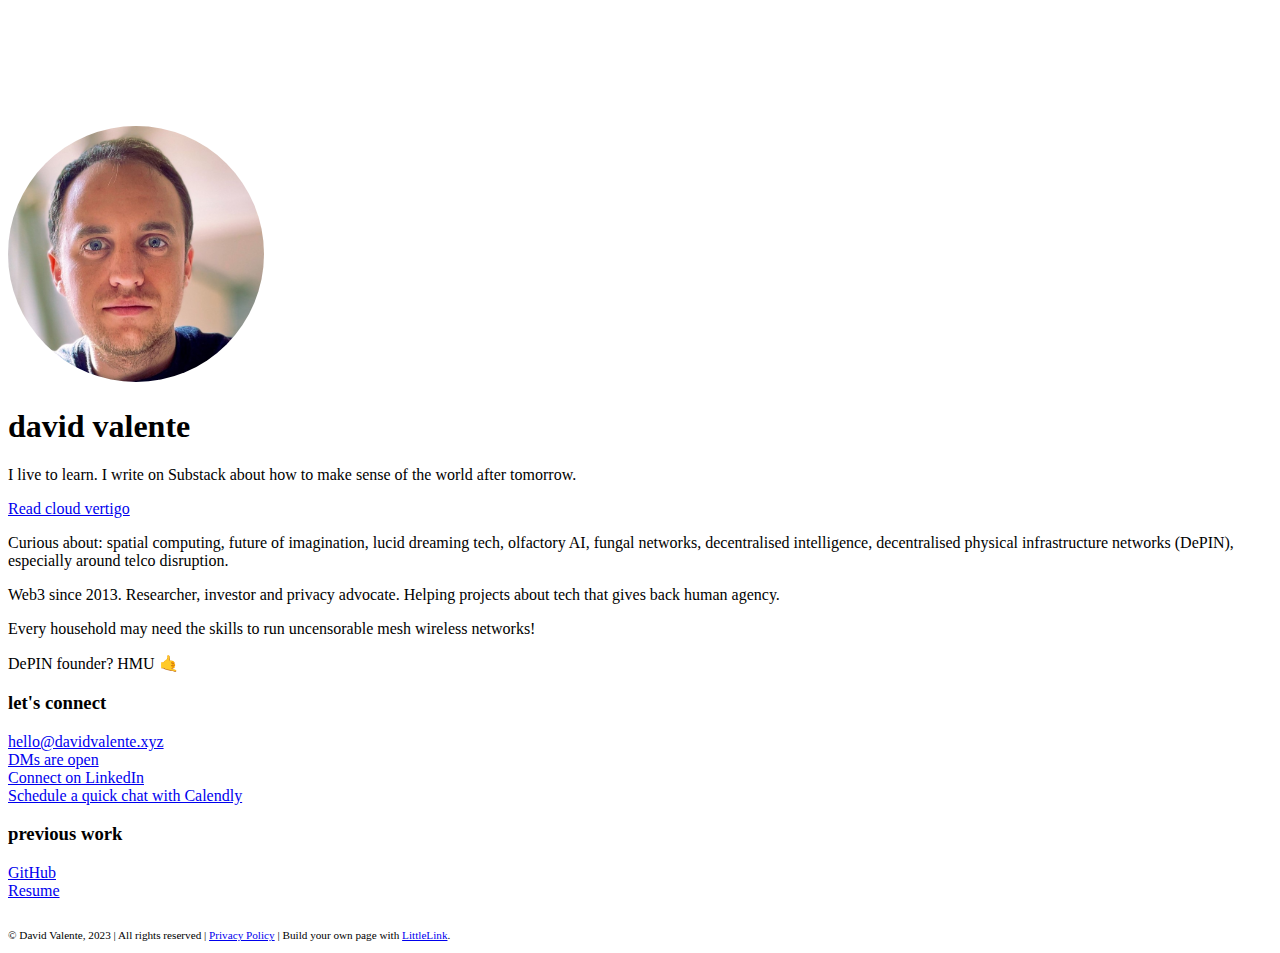
==== index.html @ b3d1ef95 "Change profile text" ====
<!DOCTYPE html>
<html lang="en">
  

<head prefix="og: http://ogp.me/ns# profile: http://ogp.me/ns/profile#">

  <!-- Page Information
  –––––––––––––––––––––––––––––––––––––––––––––––––– -->
  <meta charset="utf-8">
  <title>David Valente</title>
  <meta name="description" content="David Valente. Web3 analyst. Writer of cloud Vertigo on Substack. Decentralized connectivity investor">
  <meta name="author" content="David Valente">

  <meta property="og:title" content="David Valente" />
  <meta property="og:url" content="https://www.davidvalente.xyz" />
  <meta property="og:description" content="Web3 analyst. I write weekly on Substack about decentralized connectivity" />
  <meta property="og:type" content="profile">

  <!-- Cloud Vertigo substack image -->
  <meta property="og:image" content="images/subscribe-card.jpg" />
  
  <meta property="profile:first_name" content="David">
  <meta property="profile:last_name" content="Valente">
  <meta property="profile:gender" content="male">

  <!-- Mobile Specific Metas
  –––––––––––––––––––––––––––––––––––––––––––––––––– -->
  <meta name="viewport" content="width=device-width, initial-scale=1">


  <!-- CSS
  –––––––––––––––––––––––––––––––––––––––––––––––––– -->
  <link rel="stylesheet" href="css/normalize.css">

    <!-- Themes:
            Auto:   css/skeleton-auto.css
            Light:  css/skeleton-light.css
            Dark:   css/skeleton-dark.css
     -->
    <link rel="stylesheet" href="css/skeleton-dark.css">

    <!-- Brand Styles -->
    <link rel="stylesheet" href="css/brands.css">

    <!-- Custom Styles -->
    <link rel="stylesheet" href="css/custom.css">

  <!-- Favicon
  –––––––––––––––––––––––––––––––––––––––––––––––––– -->
  <link rel="icon" href="data:image/svg+xml,<svg xmlns=%22http://www.w3.org/2000/svg%22 viewBox=%220 0 100 100%22><text y=%22.9em%22 font-size=%2290%22>🎯</text></svg>">

  <!-- Mixpanel -->
  <script type="text/javascript">
  (function(f,b){if(!b.__SV){var e,g,i,h;window.mixpanel=b;b._i=[];b.init=function(e,f,c){function g(a,d){var b=d.split(".");2==b.length&&(a=a[b[0]],d=b[1]);a[d]=function(){a.push([d].concat(Array.prototype.slice.call(arguments,0)))}}var a=b;"undefined"!==typeof c?a=b[c]=[]:c="mixpanel";a.people=a.people||[];a.toString=function(a){var d="mixpanel";"mixpanel"!==c&&(d+="."+c);a||(d+=" (stub)");return d};a.people.toString=function(){return a.toString(1)+".people (stub)"};i="disable time_event track track_pageview track_links track_forms track_with_groups add_group set_group remove_group register register_once alias unregister identify name_tag set_config reset opt_in_tracking opt_out_tracking has_opted_in_tracking has_opted_out_tracking clear_opt_in_out_tracking start_batch_senders people.set people.set_once people.unset people.increment people.append people.union people.track_charge people.clear_charges people.delete_user people.remove".split(" ");
  for(h=0;h<i.length;h++)g(a,i[h]);var j="set set_once union unset remove delete".split(" ");a.get_group=function(){function b(c){d[c]=function(){call2_args=arguments;call2=[c].concat(Array.prototype.slice.call(call2_args,0));a.push([e,call2])}}for(var d={},e=["get_group"].concat(Array.prototype.slice.call(arguments,0)),c=0;c<j.length;c++)b(j[c]);return d};b._i.push([e,f,c])};b.__SV=1.2;e=f.createElement("script");e.type="text/javascript";e.async=!0;e.src="undefined"!==typeof MIXPANEL_CUSTOM_LIB_URL?MIXPANEL_CUSTOM_LIB_URL:"file:"===f.location.protocol&&"//cdn.mxpnl.com/libs/mixpanel-2-latest.min.js".match(/^\/\//)?"https://cdn.mxpnl.com/libs/mixpanel-2-latest.min.js":"//cdn.mxpnl.com/libs/mixpanel-2-latest.min.js";g=f.getElementsByTagName("script")[0];g.parentNode.insertBefore(e,g)}})(document,window.mixpanel||[]);
  </script>
    
</head>

<body>

  <script>
    mixpanel.init('626a4f7913dedb0a37552ca9beaf3391', { debug: true, track_pageview: true, persistence: 'localStorage' });
    mixpanel.track_links(".button-substack","Clicked Substack");
    mixpanel.track_links(".button-default","Clicked Mail");
    mixpanel.track_links(".button-twit","Clicked Twitter");
    mixpanel.track_links(".button-linked","Clicked LinkedIn");
    mixpanel.track_links(".button-github","Clicked GitHub");
    mixpanel.track_links(".button-google-black","Clicked Resume");
  </script>

  <!-- Primary Page Layout
  –––––––––––––––––––––––––––––––––––––––––––––––––– -->
  <div class="container">
    <div class="row">
      <div class="column" style="margin-top: 10%">

        <!-- 

          ## Getting Started with LittleLink

          This page has been built with every pre-designed button available in LittleLink by default. You can rearrange and delete as needed.

          You can add your own brand or others brands you may need in the `css/brands.css` file. 

          You can add custom icons to `images/icons/...`. It is recommended to use a 24x24 .SVG.

          Edit the "Your Image Here" section to add your own personal branding, like a picture of yourself or your brand logo!

          Edit the "Title" section to change the page heading. You can use something like your name, your social handle, or your brand name.

          Edit the "Short Bio" section tell users about yourself or your brand.

        -->

        <!-- Your Image Here -->
        <img src="images/profile.jpg" class="avatar" alt="">

        <!-- Title -->
        <h1 role="heading">david valente</h1>

        <!-- Short Bio -->
        <p> I live to learn. I write on Substack about how to make sense of the world after tomorrow. </p>

        <!--

          ## Breaking down <a> attributes:
          
          1.) class="button button-default" | The first "button" here is telling this <a> tag that it should make this element a button and applies the default styling in `css/brands.css`.
          The second portion, button-default, is declaring the specific brand style you would like to apply. Here we're applying the "default" style and color.
          If you want to make this button to use the brand colors for Discord, just change "button-default" to "button-discord". Brands are found in `css/brands.css`. You can always edit & add your own there.

          2.) Replace the # in href="#" with the desired target URL for the button.

          3.) target="_blank" | This attribute opens links in a new tab. Remove this attribute to prevent links from opening in a new tab.

          4.) rel="noopener" | This attribute instructs the browser to navigate to the target resource without granting the new browsing context access to the document that opened it.
          This is especially useful when opening untrusted links. https://developer.mozilla.org/en-US/docs/Web/HTML/Link_types/noopener

          5.) role="button" | The button role identifies an element as a button to assistive technology such as screen readers.

          ## Breaking down the <img> attributes:
          
          1.) class="icon" | This class is telling the <img> tag that it should use the styling for icons found in `css/brands.css`.

          2.) src="images/icons/[icon-name].svg" | This defines the icon you would like to display from the 'images/icons/' folder. For example, you can change this to src="images/icons/discord.svg" to use the Discord icon.
          Add your own 24x24 icons to the "icons" folder to reference them. We recommend providing a SVG.

          3.) alt="" | Since the text at the end of the snippet, "..>[Button Text]</a><br>", explains what the button is, we use "alt=""" to nullify the icon annoucement from the accessibility tree. 
          This can improve the experience for assistive technology users by hiding what is essentially duplicated

        -->


        <!-- Substack -->
        <a class="button button-substack" href="https://cloudvertigo.substack.com" target="_blank" rel="noopener" role="button"><img class="icon" src="images/icons/substack.svg" alt="">Read cloud vertigo</a><br>

         <!-- Short Bio -->
        <p> Curious about: spatial computing, future of imagination, lucid dreaming tech, olfactory AI, fungal networks, decentralised intelligence, decentralised physical infrastructure networks (DePIN), especially around telco disruption. </p>

        <p> Web3 since 2013.  Researcher, investor and privacy advocate. Helping projects about tech that gives back human agency. </p>

        <p> Every household may need the skills to run uncensorable mesh wireless networks! </p>

        <p> DePIN founder? HMU 🤙  </p>

        <h3>let's connect</h3>

        <!-- Generic Email Alt -->
        <a class="button button-default" href="mailto:hello@davidvalente.xyz" target="_blank" rel="noopener" role="button"><img class="icon" src="images/icons/generic-email.svg" alt="">hello@davidvalente.xyz</a><br>
          
        <!-- Twitter -->
        <a class="button button-twit" href="https://twitter.com/davXval" target="_blank" rel="noopener" role="button"><img class="icon" src="images/icons/twitter.svg" alt="">DMs are open</a><br>
        
        <!-- LinkedIn -->
        <a class="button button-linked" href="https://www.linkedin.com/in/davidmvalente/" target="_blank" rel="noopener" role="button"><img class="icon" src="images/icons/linkedin.svg" alt="">Connect on LinkedIn</a><br>

        <!-- Calendly -->
        <a class="button button-calendly" href="https://calendly.com/davidvalente/let-s-connect" target="_blank" rel="noopener" role="button"><img class="icon" src="images/icons/calendly.svg" alt="">Schedule a quick chat with Calendly</a><br> 

        <h3>previous work</h3>
        <!-- GitHub -->
        <a class="button button-github" href="https://github.com/davidmvalente" target="_blank" rel="noopener" role="button"><img class="icon" src="images/icons/github.svg" alt="">GitHub</a><br>
        
        <!-- Google Drive -->
        <a class="button button-google-black" href="https://drive.google.com/file/d/1EDo33bxc-ZlYWGHxw3eOVmlMUYADmzrs/view" target="_blank" rel="noopener" role="button"><img class="icon" src="images/icons/google-drive.svg" alt="">Resume</a><br>

        <br>
        <!-- 
            Footer:
            This includes a link to privacy.html page which can be setup for your Privacy Policy.
            This also includes a link to the LittleLink repository to make forking LittleLink easier.
            You can edit or remove anything here to make your own footer.
        -->
        <p class="footer">
          © David Valente, 2023 | All rights reserved |
          <a href="privacy.html">Privacy Policy</a>
         | Build your own page with <a href="https://littlelink.io" target="_blank" rel="noopener" role="button">LittleLink</a>.
        </p>

      </div>
    </div>
  </div>

  <!-- End Document
  –––––––––––––––––––––––––––––––––––––––––––––––––– -->
</body>

</html>
---- css/custom.css ----
/*
* davidvalente.xyz
* Copyright 2023, David Valente
* Free to use under the MIT license.
* http://www.opensource.org/licenses/mit-license.php
*/


/* Avatar picture */
.avatar {
  width: 256px;
  height: 256px;
  object-fit: cover;
  background-position: center;
  border-radius: 50%;  /* 10%-40%: Squircles, 50% (default): True circle */
}

/* Footer text */
.footer {
  font-size: 70%;
}
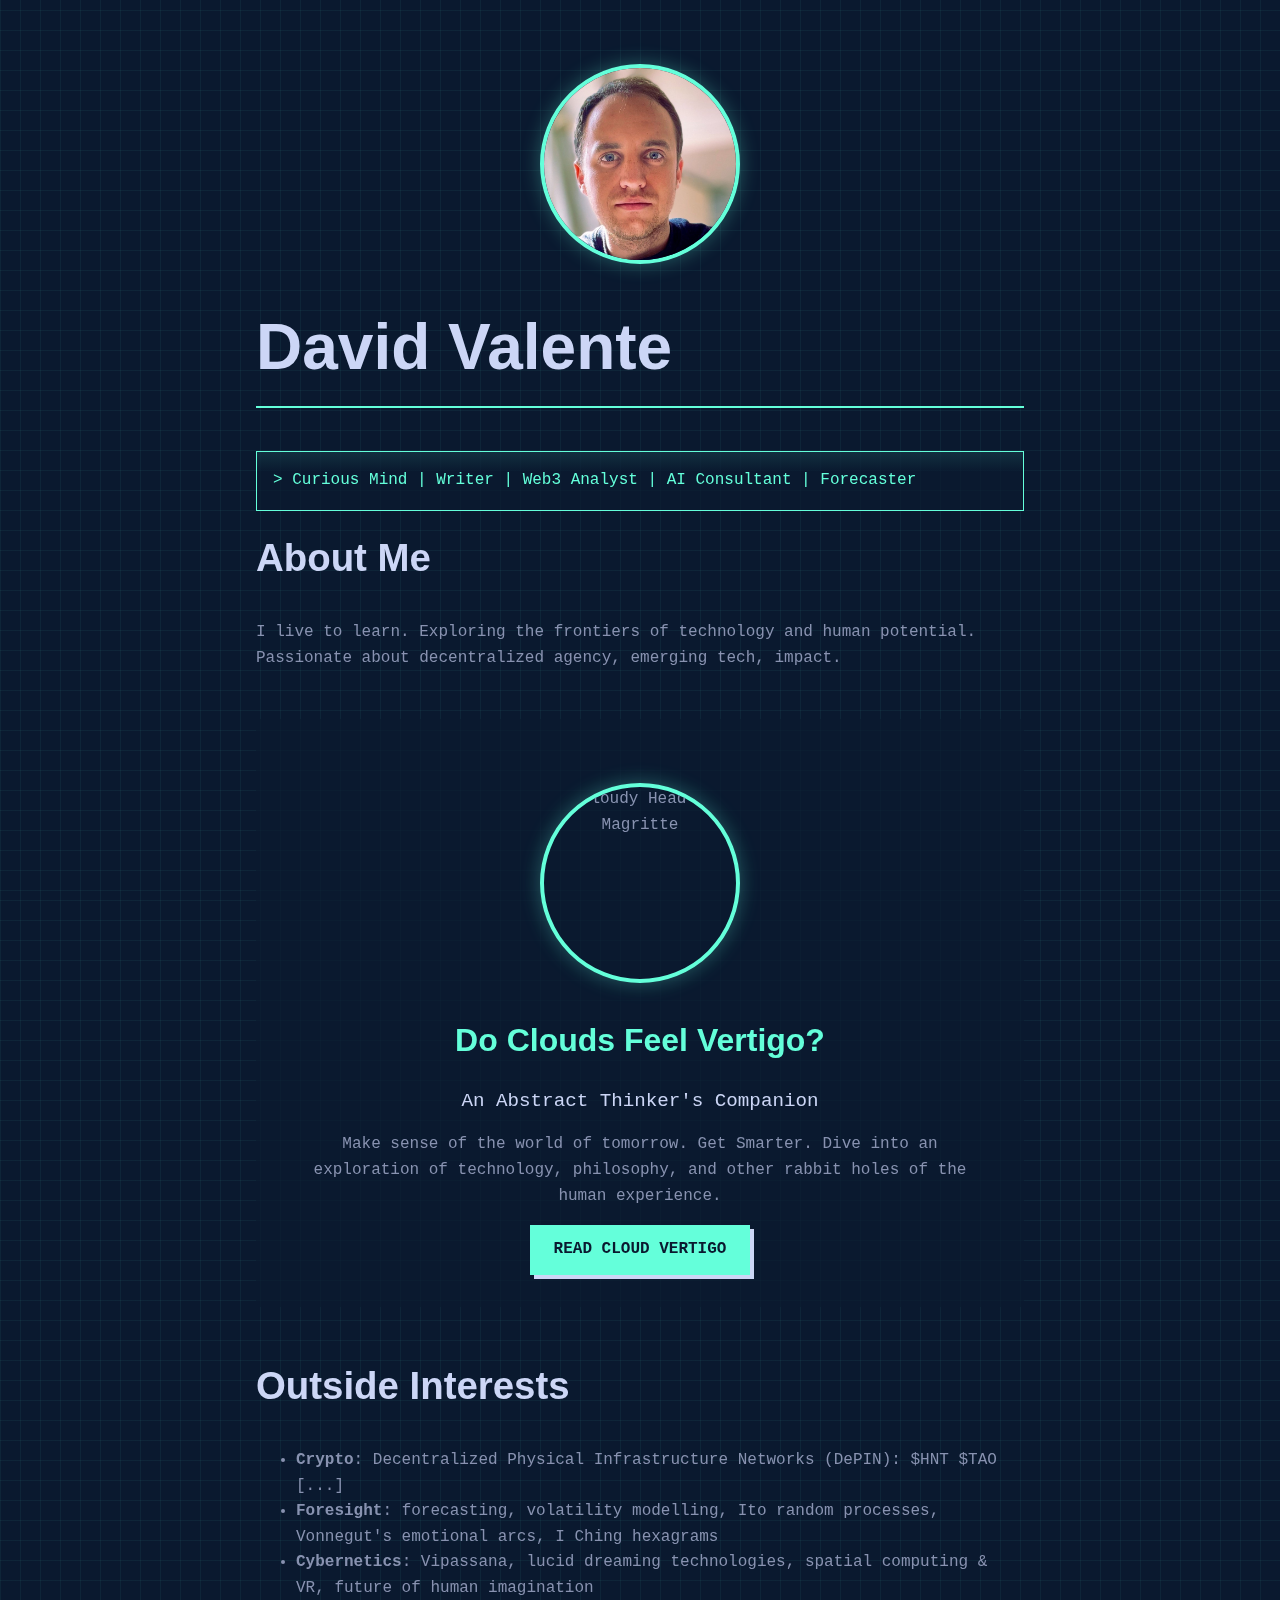
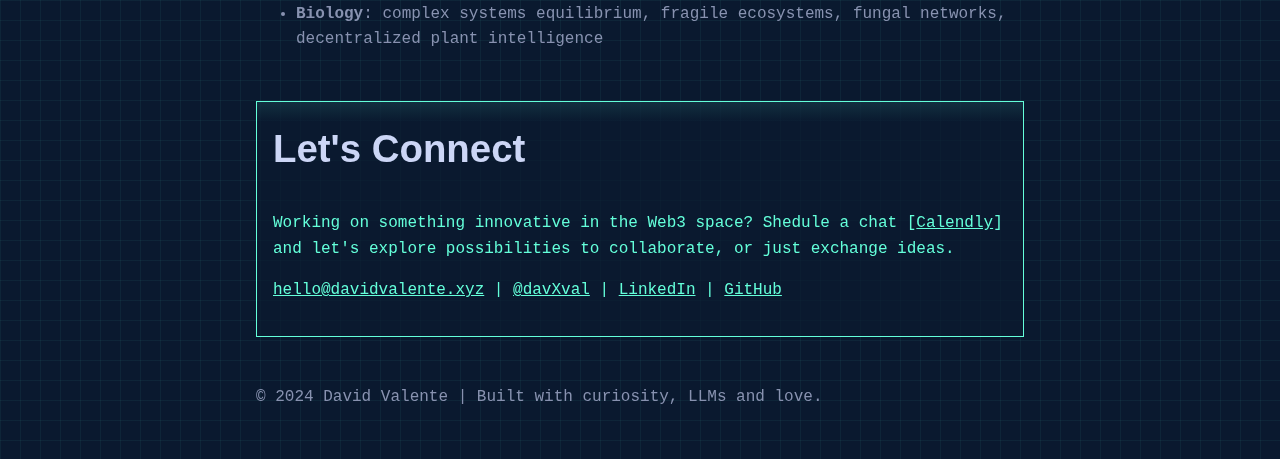
==== commit 102611f3: "Redesign, restyle and rewrite" ====
--- a/index.html
+++ b/index.html
@@ -8,12 +8,12 @@
   –––––––––––––––––––––––––––––––––––––––––––––––––– -->
   <meta charset="utf-8">
   <title>David Valente</title>
-  <meta name="description" content="David Valente. Web3 analyst. Writer of cloud Vertigo on Substack. Decentralized connectivity investor">
+  <meta name="description" content="David Valente is a Barcelona-based Writer, Forecaster & Web3 analyst.">
   <meta name="author" content="David Valente">
 
   <meta property="og:title" content="David Valente" />
   <meta property="og:url" content="https://www.davidvalente.xyz" />
-  <meta property="og:description" content="Web3 analyst. I write weekly on Substack about decentralized connectivity" />
+  <meta property="og:description" content="I write weekly on Substack about how to make sense of tomorrow. Author of Do Clouds Feel Vertigo? " />
   <meta property="og:type" content="profile">
 
   <!-- Cloud Vertigo substack image -->
@@ -35,9 +35,9 @@
     <!-- Themes:
             Auto:   css/skeleton-auto.css
             Light:  css/skeleton-light.css
-            Dark:   css/skeleton-dark.css
+            Dark:   css/skeleton-dark.css   
+            <link rel="stylesheet" href="css/skeleton-dark.css">
      -->
-    <link rel="stylesheet" href="css/skeleton-dark.css">
 
     <!-- Brand Styles -->
     <link rel="stylesheet" href="css/brands.css">
@@ -49,141 +49,75 @@
   –––––––––––––––––––––––––––––––––––––––––––––––––– -->
   <link rel="icon" href="data:image/svg+xml,<svg xmlns=%22http://www.w3.org/2000/svg%22 viewBox=%220 0 100 100%22><text y=%22.9em%22 font-size=%2290%22>🎯</text></svg>">
 
-  <!-- Mixpanel -->
-  <script type="text/javascript">
-  (function(f,b){if(!b.__SV){var e,g,i,h;window.mixpanel=b;b._i=[];b.init=function(e,f,c){function g(a,d){var b=d.split(".");2==b.length&&(a=a[b[0]],d=b[1]);a[d]=function(){a.push([d].concat(Array.prototype.slice.call(arguments,0)))}}var a=b;"undefined"!==typeof c?a=b[c]=[]:c="mixpanel";a.people=a.people||[];a.toString=function(a){var d="mixpanel";"mixpanel"!==c&&(d+="."+c);a||(d+=" (stub)");return d};a.people.toString=function(){return a.toString(1)+".people (stub)"};i="disable time_event track track_pageview track_links track_forms track_with_groups add_group set_group remove_group register register_once alias unregister identify name_tag set_config reset opt_in_tracking opt_out_tracking has_opted_in_tracking has_opted_out_tracking clear_opt_in_out_tracking start_batch_senders people.set people.set_once people.unset people.increment people.append people.union people.track_charge people.clear_charges people.delete_user people.remove".split(" ");
-  for(h=0;h<i.length;h++)g(a,i[h]);var j="set set_once union unset remove delete".split(" ");a.get_group=function(){function b(c){d[c]=function(){call2_args=arguments;call2=[c].concat(Array.prototype.slice.call(call2_args,0));a.push([e,call2])}}for(var d={},e=["get_group"].concat(Array.prototype.slice.call(arguments,0)),c=0;c<j.length;c++)b(j[c]);return d};b._i.push([e,f,c])};b.__SV=1.2;e=f.createElement("script");e.type="text/javascript";e.async=!0;e.src="undefined"!==typeof MIXPANEL_CUSTOM_LIB_URL?MIXPANEL_CUSTOM_LIB_URL:"file:"===f.location.protocol&&"//cdn.mxpnl.com/libs/mixpanel-2-latest.min.js".match(/^\/\//)?"https://cdn.mxpnl.com/libs/mixpanel-2-latest.min.js":"//cdn.mxpnl.com/libs/mixpanel-2-latest.min.js";g=f.getElementsByTagName("script")[0];g.parentNode.insertBefore(e,g)}})(document,window.mixpanel||[]);
-  </script>
-    
 </head>
 
 <body>
+  <div class="warp-container">
+      <div class="warp-grid"></div>
+  </div>
+  
 
-  <script>
-    mixpanel.init('626a4f7913dedb0a37552ca9beaf3391', { debug: true, track_pageview: true, persistence: 'localStorage' });
-    mixpanel.track_links(".button-substack","Clicked Substack");
-    mixpanel.track_links(".button-default","Clicked Mail");
-    mixpanel.track_links(".button-twit","Clicked Twitter");
-    mixpanel.track_links(".button-linked","Clicked LinkedIn");
-    mixpanel.track_links(".button-github","Clicked GitHub");
-    mixpanel.track_links(".button-google-black","Clicked Resume");
-  </script>
+  <div class="container">
+      <header>
+          <img src="images/profile.jpg" alt="David Valente" class="profile-img">
+          <h1>David Valente</h1>
+          <p class="terminal">
+              <span class="blink">></span> Curious Mind | Writer | Web3 Analyst | AI Consultant | Forecaster 
+          </p>
+      </header>
+      
+      <main>
+          <section class="section">
+              <h2>About Me</h2>
+              <p>
+                  I live to learn. Exploring the frontiers of technology and human potential. 
+                  Passionate about decentralized agency, emerging tech, impact.
+              </p>
+          </section>
+          
+ 
 
-  <!-- Primary Page Layout
-  –––––––––––––––––––––––––––––––––––––––––––––––––– -->
-  <div class="container">
-    <div class="row">
-      <div class="column" style="margin-top: 10%">
+          <!-- New Substack section -->
+          <section class="substack-section">
+              <img src="images/cloudy-head-magritte.png" alt="Cloudy Head by Magritte" class="profile-img">
+              <h2 class="substack-title">Do Clouds Feel Vertigo?</h2>
+              <p class="substack-subtitle">An Abstract Thinker's Companion</p>
+              <p>Make sense of the world of tomorrow. Get Smarter. Dive into an exploration of technology, philosophy, and other rabbit holes of the human experience.</p>
+              <a class="cta-button button button-substack" href="https://cloudvertigo.substack.com" target="_blank" rel="noopener" role="button"><img class="icon" src="images/icons/substack.svg" alt="">Read cloud vertigo</a><br>
+          </section>
 
-        <!-- 
+          <section class="section">
+              <h2>Outside Interests</h2>
+              <ul>
+                  <li> <b>Crypto</b>: Decentralized Physical Infrastructure Networks (DePIN): $HNT $TAO [...]</li>
+                  <li> <b>Foresight</b>: forecasting, volatility modelling, Ito random processes, Vonnegut's emotional arcs, I Ching hexagrams </li>
+                  <li> <b>Cybernetics</b>: Vipassana, lucid dreaming technologies, spatial computing & VR, future of human imagination </li>
+                  <li> <b>Biology</b>: complex systems equilibrium, fragile ecosystems, fungal networks, decentralized plant intelligence</li>
+              </ul>
+          </section>
 
-          ## Getting Started with LittleLink
+          
+          <section class="section terminal">
+              <h2>Let's Connect</h2>
+              <p>
+                  Working on something innovative in the Web3 space? 
+                  Shedule a chat [<a href="https://calendly.com/davidvalente/let-s-connect">Calendly</a>] and let's explore possibilities to collaborate, or just exchange ideas.
+              </p>
 
-          This page has been built with every pre-designed button available in LittleLink by default. You can rearrange and delete as needed.
-
-          You can add your own brand or others brands you may need in the `css/brands.css` file. 
-
-          You can add custom icons to `images/icons/...`. It is recommended to use a 24x24 .SVG.
-
-          Edit the "Your Image Here" section to add your own personal branding, like a picture of yourself or your brand logo!
-
-          Edit the "Title" section to change the page heading. You can use something like your name, your social handle, or your brand name.
-
-          Edit the "Short Bio" section tell users about yourself or your brand.
-
-        -->
-
-        <!-- Your Image Here -->
-        <img src="images/profile.jpg" class="avatar" alt="">
-
-        <!-- Title -->
-        <h1 role="heading">david valente</h1>
-
-        <!-- Short Bio -->
-        <p> I live to learn. I write on Substack about how to make sense of the world after tomorrow. </p>
-
-        <!--
-
-          ## Breaking down <a> attributes:
-          
-          1.) class="button button-default" | The first "button" here is telling this <a> tag that it should make this element a button and applies the default styling in `css/brands.css`.
-          The second portion, button-default, is declaring the specific brand style you would like to apply. Here we're applying the "default" style and color.
-          If you want to make this button to use the brand colors for Discord, just change "button-default" to "button-discord". Brands are found in `css/brands.css`. You can always edit & add your own there.
-
-          2.) Replace the # in href="#" with the desired target URL for the button.
-
-          3.) target="_blank" | This attribute opens links in a new tab. Remove this attribute to prevent links from opening in a new tab.
-
-          4.) rel="noopener" | This attribute instructs the browser to navigate to the target resource without granting the new browsing context access to the document that opened it.
-          This is especially useful when opening untrusted links. https://developer.mozilla.org/en-US/docs/Web/HTML/Link_types/noopener
-
-          5.) role="button" | The button role identifies an element as a button to assistive technology such as screen readers.
-
-          ## Breaking down the <img> attributes:
-          
-          1.) class="icon" | This class is telling the <img> tag that it should use the styling for icons found in `css/brands.css`.
-
-          2.) src="images/icons/[icon-name].svg" | This defines the icon you would like to display from the 'images/icons/' folder. For example, you can change this to src="images/icons/discord.svg" to use the Discord icon.
-          Add your own 24x24 icons to the "icons" folder to reference them. We recommend providing a SVG.
-
-          3.) alt="" | Since the text at the end of the snippet, "..>[Button Text]</a><br>", explains what the button is, we use "alt=""" to nullify the icon annoucement from the accessibility tree. 
-          This can improve the experience for assistive technology users by hiding what is essentially duplicated
-
-        -->
+              <p> 
+                  <a href="mailto:hello@davidvalente.xyz">hello@davidvalente.xyz</a> | 
+                  <a href="https://twitter.com/davXval">@davXval</a> | 
+                  <a href="https://www.linkedin.com/in/davidmvalente/">LinkedIn</a> |                 
+                  <a href="https://www.github.com/davidmvalente/">GitHub</a>
+              </p>
+          </section>
+      </main>
+      
+      <footer>
+          <p>© 2024 David Valente | Built with curiosity, LLMs and love.</p>
+      </footer>
+  </div>
+</body>
 
 
-        <!-- Substack -->
-        <a class="button button-substack" href="https://cloudvertigo.substack.com" target="_blank" rel="noopener" role="button"><img class="icon" src="images/icons/substack.svg" alt="">Read cloud vertigo</a><br>
-
-         <!-- Short Bio -->
-        <p> Curious about: spatial computing, future of imagination, lucid dreaming tech, olfactory AI, fungal networks, decentralised intelligence, decentralised physical infrastructure networks (DePIN), especially around telco disruption. </p>
-
-        <p> Web3 since 2013.  Researcher, investor and privacy advocate. Helping projects about tech that gives back human agency. </p>
-
-        <p> Every household may need the skills to run uncensorable mesh wireless networks! </p>
-
-        <p> DePIN founder? HMU 🤙  </p>
-
-        <h3>let's connect</h3>
-
-        <!-- Generic Email Alt -->
-        <a class="button button-default" href="mailto:hello@davidvalente.xyz" target="_blank" rel="noopener" role="button"><img class="icon" src="images/icons/generic-email.svg" alt="">hello@davidvalente.xyz</a><br>
-          
-        <!-- Twitter -->
-        <a class="button button-twit" href="https://twitter.com/davXval" target="_blank" rel="noopener" role="button"><img class="icon" src="images/icons/twitter.svg" alt="">DMs are open</a><br>
-        
-        <!-- LinkedIn -->
-        <a class="button button-linked" href="https://www.linkedin.com/in/davidmvalente/" target="_blank" rel="noopener" role="button"><img class="icon" src="images/icons/linkedin.svg" alt="">Connect on LinkedIn</a><br>
-
-        <!-- Calendly -->
-        <a class="button button-calendly" href="https://calendly.com/davidvalente/let-s-connect" target="_blank" rel="noopener" role="button"><img class="icon" src="images/icons/calendly.svg" alt="">Schedule a quick chat with Calendly</a><br> 
-
-        <h3>previous work</h3>
-        <!-- GitHub -->
-        <a class="button button-github" href="https://github.com/davidmvalente" target="_blank" rel="noopener" role="button"><img class="icon" src="images/icons/github.svg" alt="">GitHub</a><br>
-        
-        <!-- Google Drive -->
-        <a class="button button-google-black" href="https://drive.google.com/file/d/1EDo33bxc-ZlYWGHxw3eOVmlMUYADmzrs/view" target="_blank" rel="noopener" role="button"><img class="icon" src="images/icons/google-drive.svg" alt="">Resume</a><br>
-
-        <br>
-        <!-- 
-            Footer:
-            This includes a link to privacy.html page which can be setup for your Privacy Policy.
-            This also includes a link to the LittleLink repository to make forking LittleLink easier.
-            You can edit or remove anything here to make your own footer.
-        -->
-        <p class="footer">
-          © David Valente, 2023 | All rights reserved |
-          <a href="privacy.html">Privacy Policy</a>
-         | Build your own page with <a href="https://littlelink.io" target="_blank" rel="noopener" role="button">LittleLink</a>.
-        </p>
-
-      </div>
-    </div>
-  </div>
-
-  <!-- End Document
-  –––––––––––––––––––––––––––––––––––––––––––––––––– -->
-</body>
-
 </html>
--- a/css/custom.css
+++ b/css/custom.css
@@ -18,4 +18,220 @@
 /* Footer text */
 .footer {
   font-size: 70%;
-}+}
+
+/* Custom properties */
+:root {
+  --bg-color: #0a192f;
+  --text-color: #8892b0;
+  --header-color: #ccd6f6;
+  --accent-color: #64ffda;
+}
+
+/* Modern reset */
+*, *::before, *::after {
+  box-sizing: border-box;
+}
+
+/* Base styles */
+body {
+  font-family: 'Courier New', monospace;
+  background-color: var(--bg-color);
+  color: var(--text-color);
+  line-height: 1.6;
+  margin: 0;
+  padding: 0;
+  overflow-x: hidden;
+  background-image: 
+      linear-gradient(rgba(100, 255, 218, 0.05) 1px, transparent 1px),
+      linear-gradient(90deg, rgba(100, 255, 218, 0.05) 1px, transparent 1px);
+  background-size: 20px 20px, 20px 20px;
+  background-blend-mode: normal, normal, overlay;
+}
+
+/* Containers */
+.container {
+  position: relative;
+  z-index: 1;
+  max-width: 800px;
+  margin: 0 auto;
+  padding: 2rem 1rem;
+}
+
+/* Typography */
+h1, h2, h3 {
+  font-family: 'Arial', sans-serif;
+  color: var(--header-color);
+  margin-top: 0;
+}
+
+h1 {
+  font-size: clamp(2.5rem, 5vw, 4rem);
+  border-bottom: 2px solid var(--accent-color);
+  padding-bottom: 0.5rem;
+}
+
+h2 {
+  font-size: clamp(1.5rem, 3vw, 2.5rem);
+}
+
+/* Links */
+a {
+  color: var(--accent-color);
+  transition: all 0.3s ease;
+}
+
+a:hover, a:focus {
+  color: var(--header-color);
+  text-decoration: underline;
+}
+
+/* Sections */
+.section {
+  margin-bottom: 3rem;
+}
+
+/* Profile image */
+.profile-img {
+  display: block;
+  width: 200px;
+  height: 200px;
+  border-radius: 50%;
+  margin: 2rem auto;
+  border: 4px solid var(--accent-color);
+  box-shadow: 0 0 20px rgba(100, 255, 218, 0.3);
+}
+
+/* Retro elements */
+.retro-box {
+  border: 2px solid var(--accent-color);
+  padding: 1rem;
+  margin-bottom: 1rem;
+  background-color: rgba(100, 255, 218, 0.05);
+}
+
+/* Terminal-like effect */
+.terminal {
+  background-color: rgba(10, 25, 47, 0.7);
+  border: 1px solid var(--accent-color);
+  padding: 1rem;
+  font-family: 'Courier New', monospace;
+  color: var(--accent-color);
+  position: relative;
+  overflow: hidden;
+}
+
+.terminal::before {
+  content: '';
+  position: absolute;
+  top: 0;
+  left: 0;
+  right: 0;
+  height: 20px;
+  background: linear-gradient(var(--accent-color), var(--bg-color));
+  opacity: 0.1;
+}
+
+/* New warping background styles */
+.warp-container {
+  position: fixed;
+  top: 0;
+  left: 0;
+  width: 100vw;
+  height: 100vh;
+  background-color: var(--bg-color);
+  overflow: hidden;
+  z-index: -1;
+}
+
+.warp-grid {
+  width: 200%;
+  height: 200%;
+  background-image: 
+      linear-gradient(rgba(100, 255, 218, 0.05) 1px, transparent 1px),
+      linear-gradient(90deg, rgba(100, 255, 218, 0.05) 1px, transparent 1px);
+  background-size: 20px 20px;
+  transform: translate(-25%, -25%);
+  animation: warpEffect 8s infinite alternate-reverse;
+}
+
+@keyframes warpEffect {
+  0% {
+      transform: translate(-25%, -25%) rotate(0deg) scale(1);
+  }
+  50% {
+      transform: translate(-25%, -25%) rotate(5deg) scale(1.1);
+  }
+  100% {
+      transform: translate(-25%, -25%) rotate(0deg) scale(1);
+  }
+}
+
+/* Retro blinking effect */
+.blink {
+  animation: blink 1s steps(1, end) infinite;
+}
+
+@keyframes blink {
+  0% { opacity: 1; }
+  50% { opacity: 0; }
+  100% { opacity: 1; }
+}
+
+/* New styles for the Substack section and button */
+.substack-section {
+  background-color: rgba(10, 25, 47, 0.7);
+  border: 0px solid var(--accent-color);
+  padding: 2rem;
+  margin-top: 3rem;
+  margin-bottom: 3rem;
+  text-align: center;
+}
+
+.substack-title {
+  font-size: 2rem;
+  color: var(--accent-color);
+  margin-bottom: 0.5rem;
+}
+
+.substack-subtitle {
+  font-size: 1.2rem;
+  color: var(--header-color);
+  margin-bottom: 1rem;
+}
+
+.cta-button {
+  display: inline-block;
+  padding: 12px 24px;
+  font-family: 'Courier New', monospace;
+  font-size: 1rem;
+  font-weight: bold;
+  color: var(--bg-color);
+  background-color: var(--accent-color);
+  border: none;
+  text-decoration: none;
+  text-transform: uppercase;
+  transition: all 0.3s ease;
+  box-shadow: 4px 4px 0px var(--header-color);
+}
+
+.cta-button:hover {
+  background-color: var(--header-color);
+  color: var(--accent-color);
+  box-shadow: 6px 6px 0px var(--accent-color);
+  transform: translate(-2px, -2px);
+}
+
+/* Accessibility */
+@media (prefers-reduced-motion: reduce) {
+  .blink {
+      animation: none;
+  }
+}
+
+/* Responsive adjustments */
+@media (max-width: 600px) {
+  body {
+      font-size: 16px;
+  }
+}
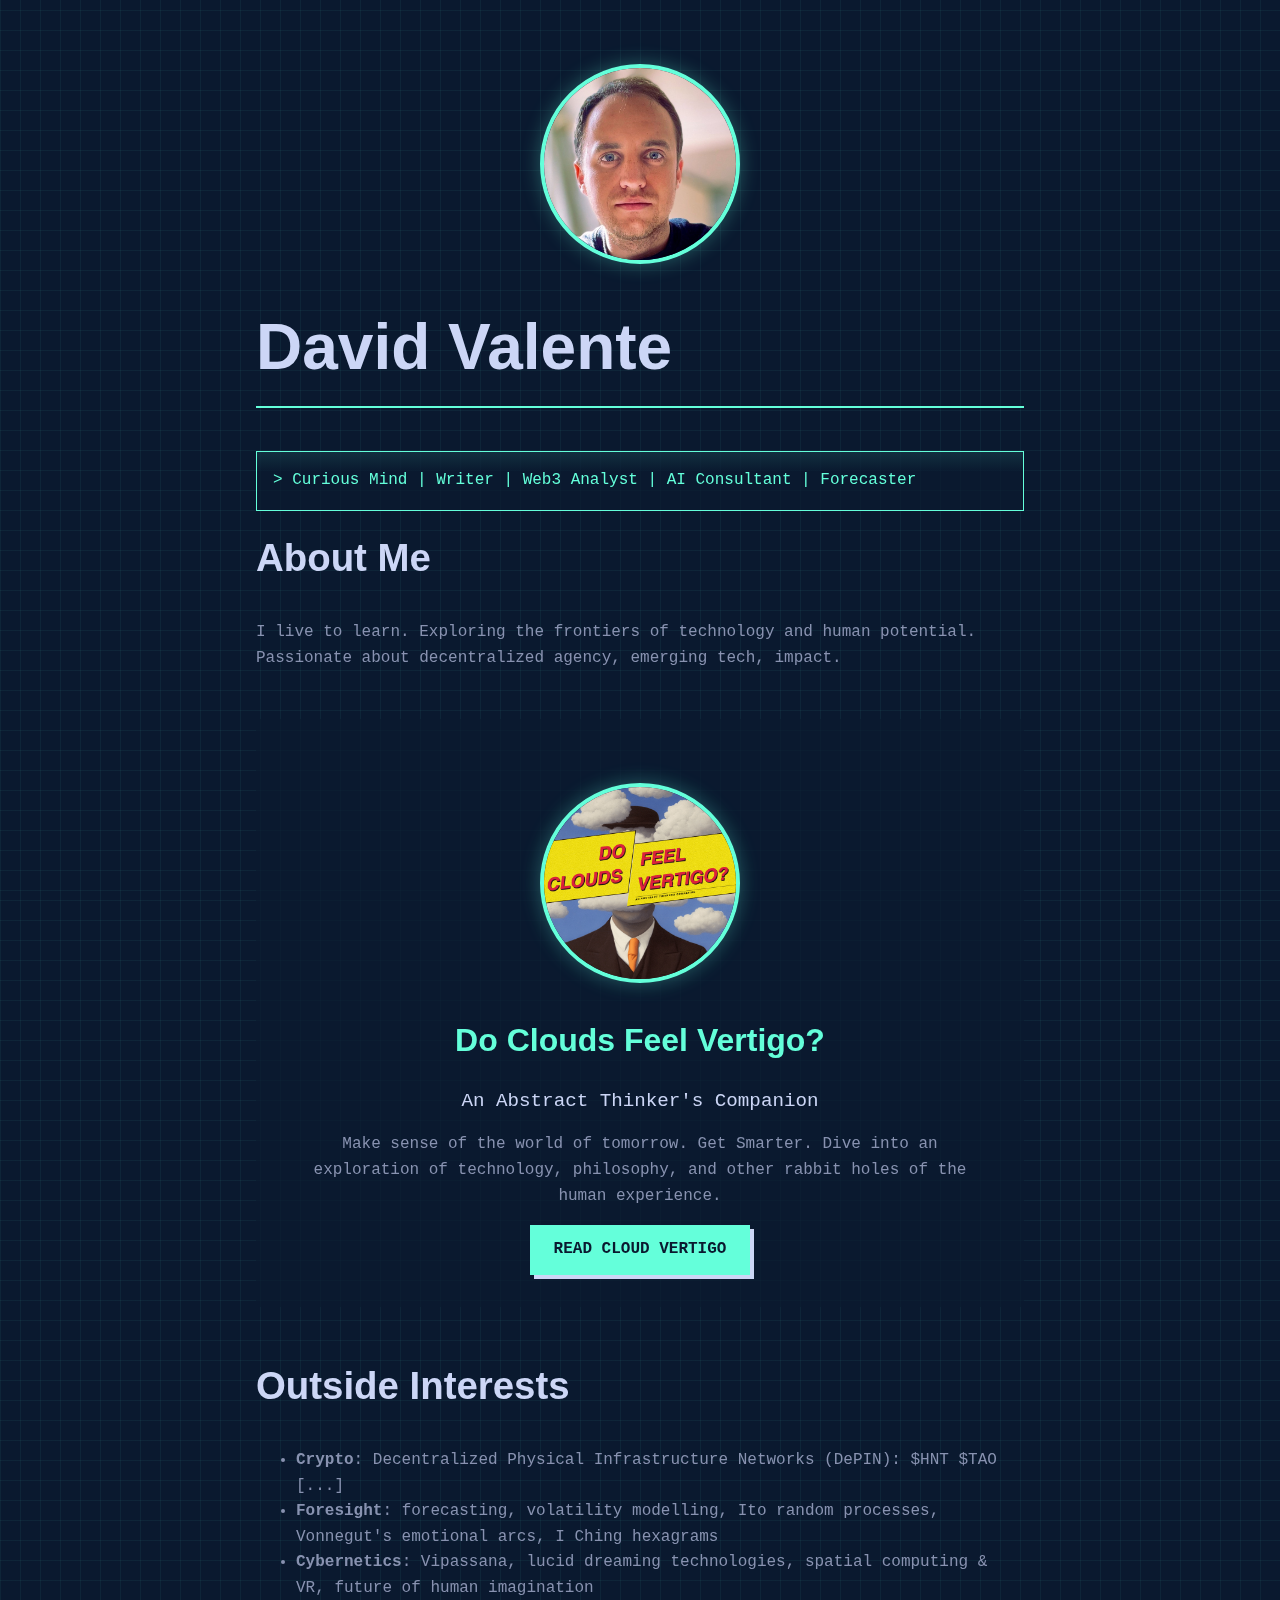
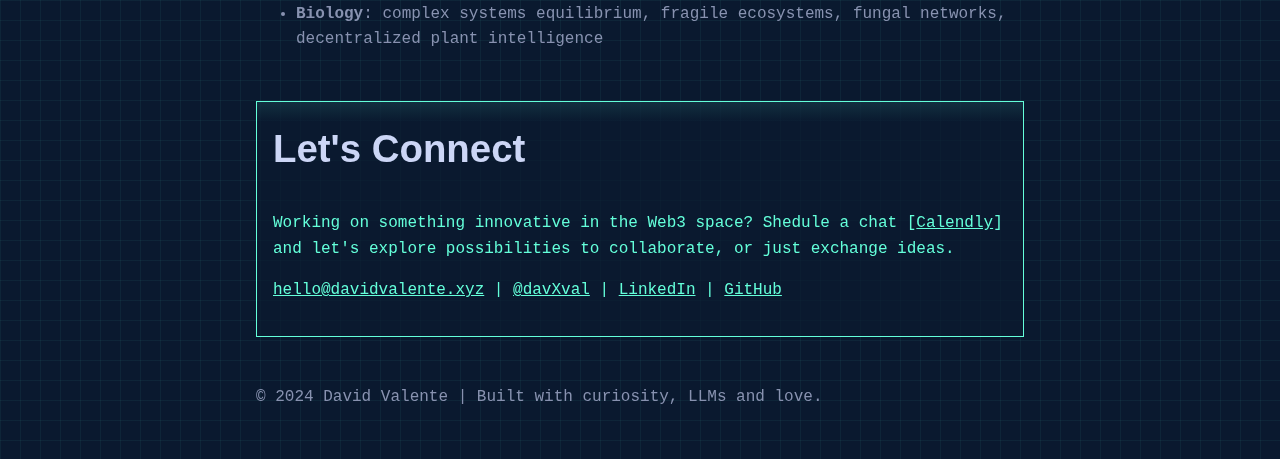
==== commit 0ecb5b7e: "Merge branch 'main' into dev" ====
--- a/index.html
+++ b/index.html
@@ -49,6 +49,12 @@
   –––––––––––––––––––––––––––––––––––––––––––––––––– -->
   <link rel="icon" href="data:image/svg+xml,<svg xmlns=%22http://www.w3.org/2000/svg%22 viewBox=%220 0 100 100%22><text y=%22.9em%22 font-size=%2290%22>🎯</text></svg>">
 
+  <!-- Mixpanel -->
+  <script type="text/javascript">
+  (function(f,b){if(!b.__SV){var e,g,i,h;window.mixpanel=b;b._i=[];b.init=function(e,f,c){function g(a,d){var b=d.split(".");2==b.length&&(a=a[b[0]],d=b[1]);a[d]=function(){a.push([d].concat(Array.prototype.slice.call(arguments,0)))}}var a=b;"undefined"!==typeof c?a=b[c]=[]:c="mixpanel";a.people=a.people||[];a.toString=function(a){var d="mixpanel";"mixpanel"!==c&&(d+="."+c);a||(d+=" (stub)");return d};a.people.toString=function(){return a.toString(1)+".people (stub)"};i="disable time_event track track_pageview track_links track_forms track_with_groups add_group set_group remove_group register register_once alias unregister identify name_tag set_config reset opt_in_tracking opt_out_tracking has_opted_in_tracking has_opted_out_tracking clear_opt_in_out_tracking start_batch_senders people.set people.set_once people.unset people.increment people.append people.union people.track_charge people.clear_charges people.delete_user people.remove".split(" ");
+  for(h=0;h<i.length;h++)g(a,i[h]);var j="set set_once union unset remove delete".split(" ");a.get_group=function(){function b(c){d[c]=function(){call2_args=arguments;call2=[c].concat(Array.prototype.slice.call(call2_args,0));a.push([e,call2])}}for(var d={},e=["get_group"].concat(Array.prototype.slice.call(arguments,0)),c=0;c<j.length;c++)b(j[c]);return d};b._i.push([e,f,c])};b.__SV=1.2;e=f.createElement("script");e.type="text/javascript";e.async=!0;e.src="undefined"!==typeof MIXPANEL_CUSTOM_LIB_URL?MIXPANEL_CUSTOM_LIB_URL:"file:"===f.location.protocol&&"//cdn.mxpnl.com/libs/mixpanel-2-latest.min.js".match(/^\/\//)?"https://cdn.mxpnl.com/libs/mixpanel-2-latest.min.js":"//cdn.mxpnl.com/libs/mixpanel-2-latest.min.js";g=f.getElementsByTagName("script")[0];g.parentNode.insertBefore(e,g)}})(document,window.mixpanel||[]);
+  </script>
+    
 </head>
 
 <body>
@@ -56,6 +62,7 @@
       <div class="warp-grid"></div>
   </div>
   
+
 
   <div class="container">
       <header>
@@ -74,7 +81,6 @@
                   Passionate about decentralized agency, emerging tech, impact.
               </p>
           </section>
-          
  
 
           <!-- New Substack section -->
@@ -94,9 +100,7 @@
                   <li> <b>Cybernetics</b>: Vipassana, lucid dreaming technologies, spatial computing & VR, future of human imagination </li>
                   <li> <b>Biology</b>: complex systems equilibrium, fragile ecosystems, fungal networks, decentralized plant intelligence</li>
               </ul>
-          </section>
-
-          
+          </section>          
           <section class="section terminal">
               <h2>Let's Connect</h2>
               <p>
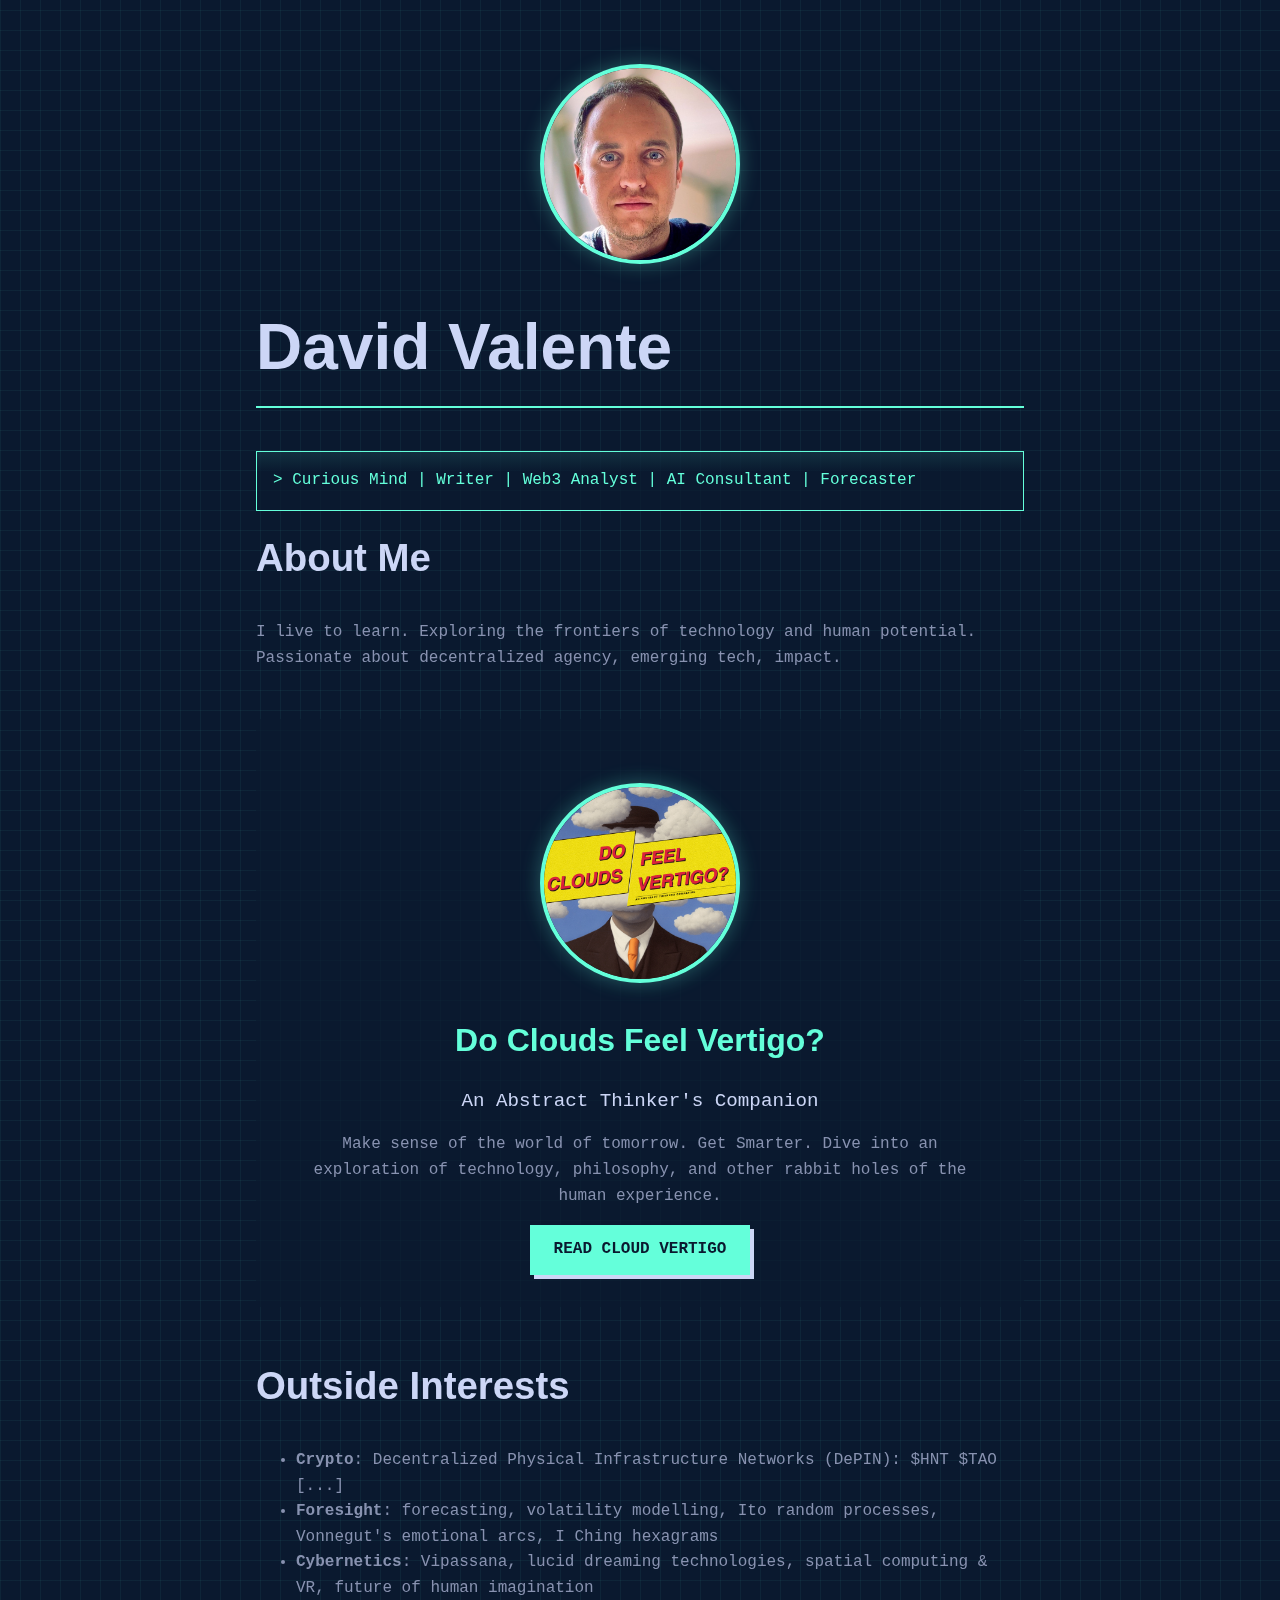
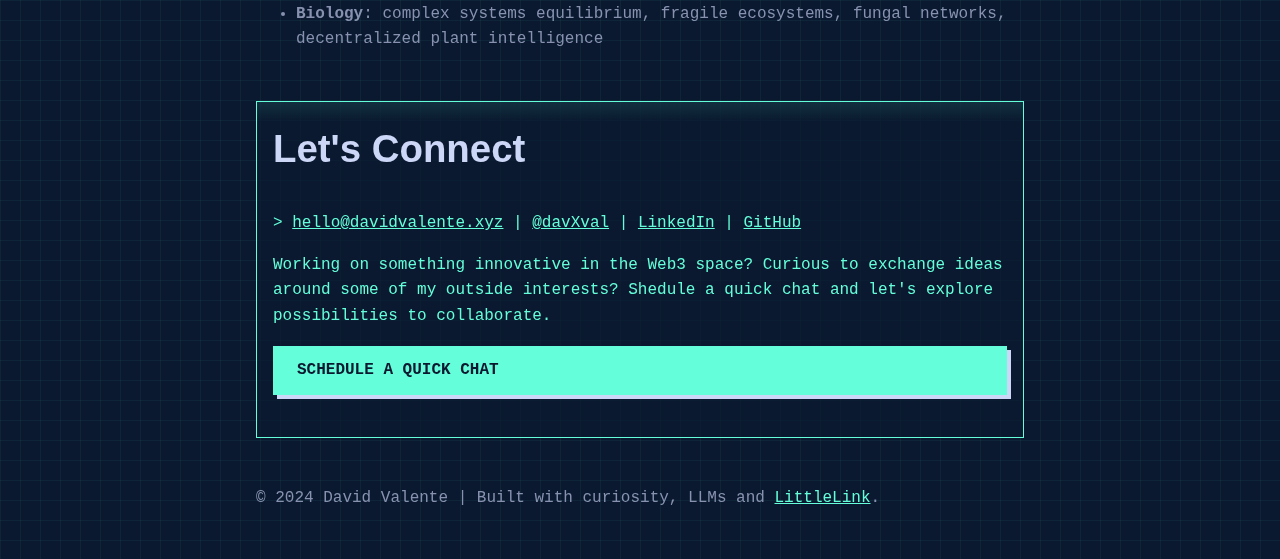
==== commit 89ffa34a: "Refactor and add Calendly button" ====
--- a/index.html
+++ b/index.html
@@ -1,7 +1,5 @@
 <!DOCTYPE html>
 <html lang="en">
-  
-
 <head prefix="og: http://ogp.me/ns# profile: http://ogp.me/ns/profile#">
 
   <!-- Page Information
@@ -10,18 +8,27 @@
   <title>David Valente</title>
   <meta name="description" content="David Valente is a Barcelona-based Writer, Forecaster & Web3 analyst.">
   <meta name="author" content="David Valente">
-
-  <meta property="og:title" content="David Valente" />
-  <meta property="og:url" content="https://www.davidvalente.xyz" />
-  <meta property="og:description" content="I write weekly on Substack about how to make sense of tomorrow. Author of Do Clouds Feel Vertigo? " />
+  <!-- <meta property="og:image" content="/images/profile.jpg" /> -->
   <meta property="og:type" content="profile">
-
-  <!-- Cloud Vertigo substack image -->
-  <meta property="og:image" content="images/subscribe-card.jpg" />
-  
   <meta property="profile:first_name" content="David">
   <meta property="profile:last_name" content="Valente">
   <meta property="profile:gender" content="male">
+  
+<!-- Facebook Meta Tags -->
+<meta property="og:url" content="https://davidvalente.xyz">
+<meta property="og:type" content="website">
+<meta property="og:title" content="David Valente">
+<meta property="og:description" content="I write weekly on Substack about how to make sense of tomorrow. Author of Do Clouds Feel Vertigo? ">
+<!-- Cloud Vertigo substack image -->
+<meta property="og:image" content="https://davidvalente.xyz/images/subscribe-card.jpg">
+
+<!-- Twitter Meta Tags -->
+<meta name="twitter:card" content="summary_large_image">
+<meta property="twitter:domain" content="davidvalente.xyz">
+<meta property="twitter:url" content="https://davidvalente.xyz">
+<meta name="twitter:title" content="David Valente">
+<meta name="twitter:description" content="I write weekly on Substack about how to make sense of tomorrow. Author of Do Clouds Feel Vertigo? @davXval">
+<meta name="twitter:image" content="https://davidvalente.xyz/images/profile.jpg">
 
   <!-- Mobile Specific Metas
   –––––––––––––––––––––––––––––––––––––––––––––––––– -->
@@ -45,7 +52,7 @@
     <!-- Custom Styles -->
     <link rel="stylesheet" href="css/custom.css">
 
-  <!-- Favicon
+  <!-- Favicon: an emoji 🎯
   –––––––––––––––––––––––––––––––––––––––––––––––––– -->
   <link rel="icon" href="data:image/svg+xml,<svg xmlns=%22http://www.w3.org/2000/svg%22 viewBox=%220 0 100 100%22><text y=%22.9em%22 font-size=%2290%22>🎯</text></svg>">
 
@@ -61,8 +68,6 @@
   <div class="warp-container">
       <div class="warp-grid"></div>
   </div>
-  
-
 
   <div class="container">
       <header>
@@ -74,6 +79,7 @@
       </header>
       
       <main>
+          <!-- About section -->
           <section class="section">
               <h2>About Me</h2>
               <p>
@@ -81,9 +87,7 @@
                   Passionate about decentralized agency, emerging tech, impact.
               </p>
           </section>
- 
-
-          <!-- New Substack section -->
+          <!-- Substack section -->
           <section class="substack-section">
               <img src="images/cloudy-head-magritte.png" alt="Cloudy Head by Magritte" class="profile-img">
               <h2 class="substack-title">Do Clouds Feel Vertigo?</h2>
@@ -91,7 +95,7 @@
               <p>Make sense of the world of tomorrow. Get Smarter. Dive into an exploration of technology, philosophy, and other rabbit holes of the human experience.</p>
               <a class="cta-button button button-substack" href="https://cloudvertigo.substack.com" target="_blank" rel="noopener" role="button"><img class="icon" src="images/icons/substack.svg" alt="">Read cloud vertigo</a><br>
           </section>
-
+          <!-- Interests section -->
           <section class="section">
               <h2>Outside Interests</h2>
               <ul>
@@ -100,25 +104,30 @@
                   <li> <b>Cybernetics</b>: Vipassana, lucid dreaming technologies, spatial computing & VR, future of human imagination </li>
                   <li> <b>Biology</b>: complex systems equilibrium, fragile ecosystems, fungal networks, decentralized plant intelligence</li>
               </ul>
-          </section>          
+          </section>
+          <!-- About section -->         
           <section class="section terminal">
               <h2>Let's Connect</h2>
+              <p> 
+                <span class="blink">></span> <a href="mailto:hello@davidvalente.xyz">hello@davidvalente.xyz</a> | 
+                <a href="https://twitter.com/davXval">@davXval</a> | 
+                <a href="https://www.linkedin.com/in/davidmvalente/">LinkedIn</a> |                 
+                <a href="https://www.github.com/davidmvalente/">GitHub</a>
+              </p>
               <p>
-                  Working on something innovative in the Web3 space? 
-                  Shedule a chat [<a href="https://calendly.com/davidvalente/let-s-connect">Calendly</a>] and let's explore possibilities to collaborate, or just exchange ideas.
+                  Working on something innovative in the Web3 space? Curious to exchange ideas around some of my outside interests?
+                  Shedule a quick chat and let's explore possibilities to collaborate.
               </p>
-
-              <p> 
-                  <a href="mailto:hello@davidvalente.xyz">hello@davidvalente.xyz</a> | 
-                  <a href="https://twitter.com/davXval">@davXval</a> | 
-                  <a href="https://www.linkedin.com/in/davidmvalente/">LinkedIn</a> |                 
-                  <a href="https://www.github.com/davidmvalente/">GitHub</a>
-              </p>
+              <a 
+                class="cta-button button button-calendly" 
+                style="margin: 0 auto; display: block;"
+                href="https://calendly.com/davidvalente/let-s-connect" 
+                target="_blank" rel="noopener" role="button"><img class="icon" src="images/icons/calendly.svg" alt="">Schedule a quick chat</a><br> 
           </section>
       </main>
-      
+      <!-- Footer -->
       <footer>
-          <p>© 2024 David Valente | Built with curiosity, LLMs and love.</p>
+          <p>© 2024 David Valente | Built with curiosity, LLMs and <a href="https://littlelink.io" target="_blank" rel="noopener" role="button">LittleLink</a>.</p>
       </footer>
   </div>
 </body>
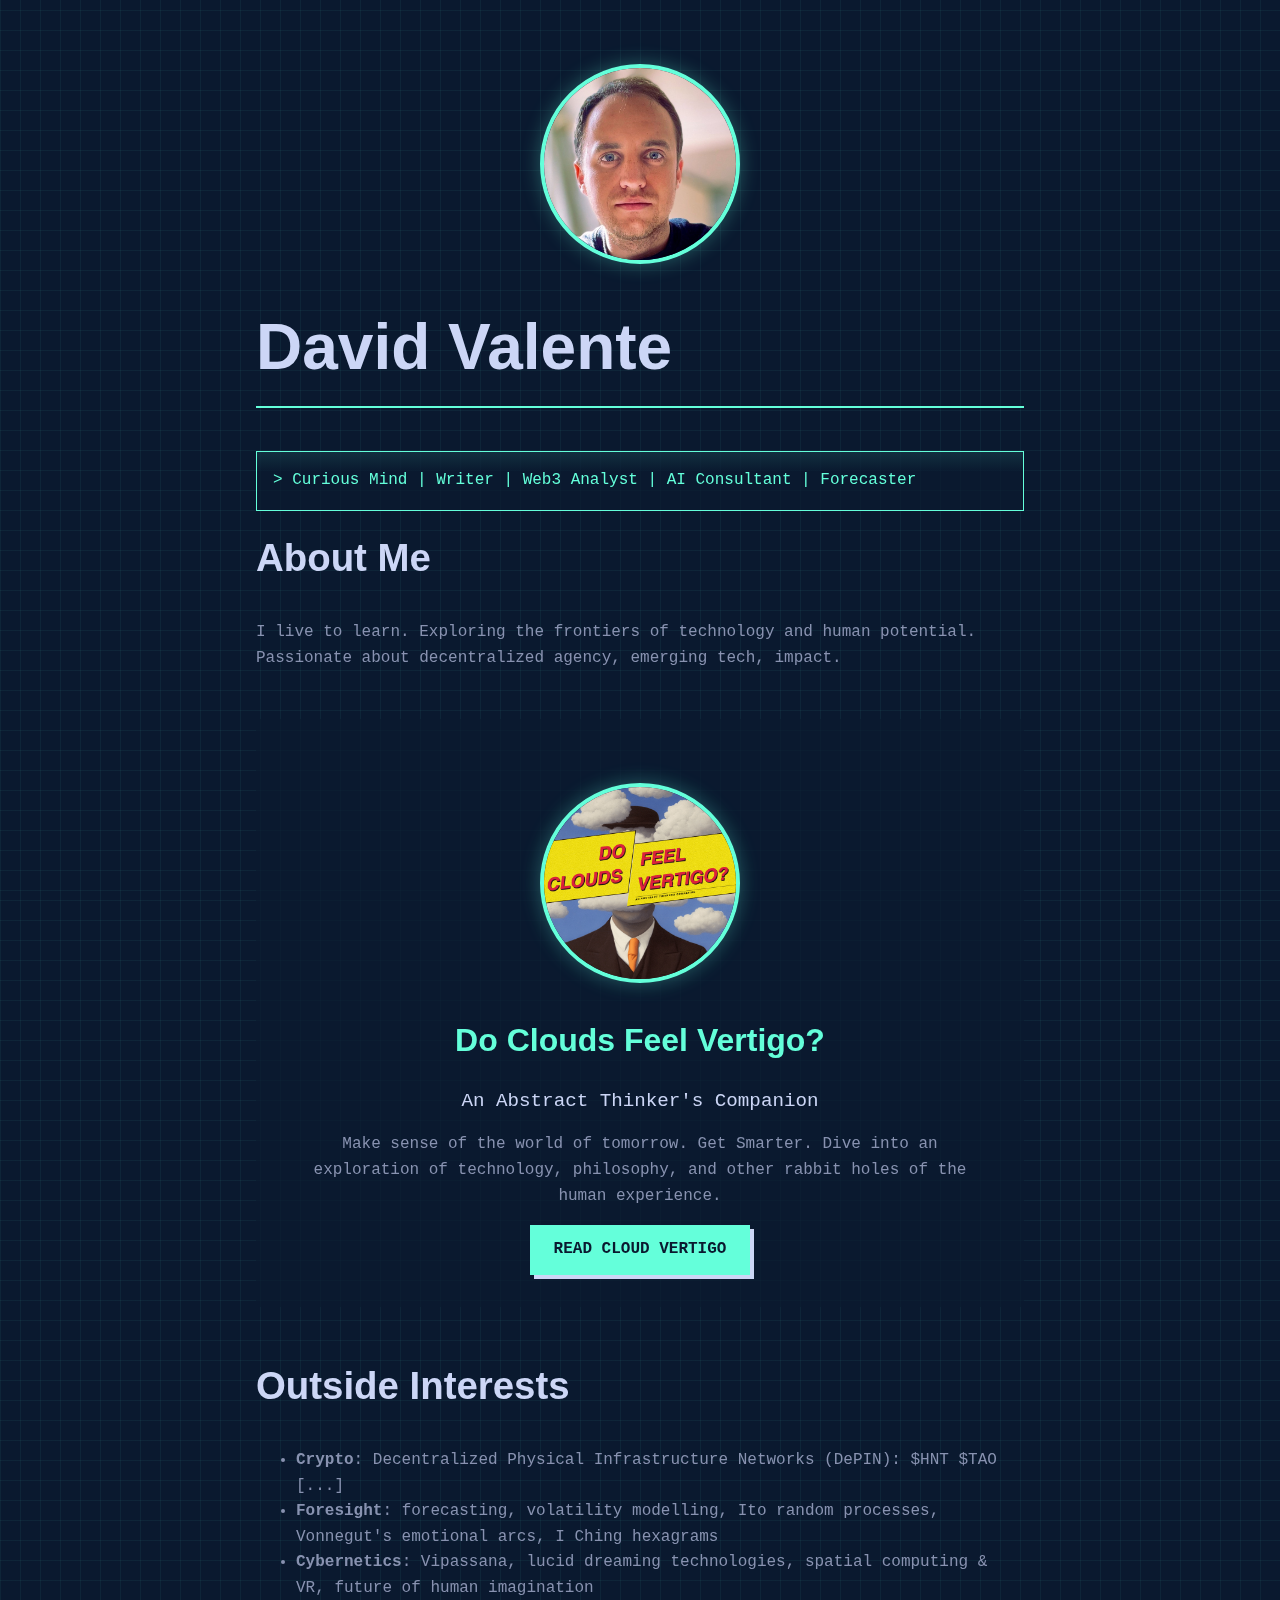
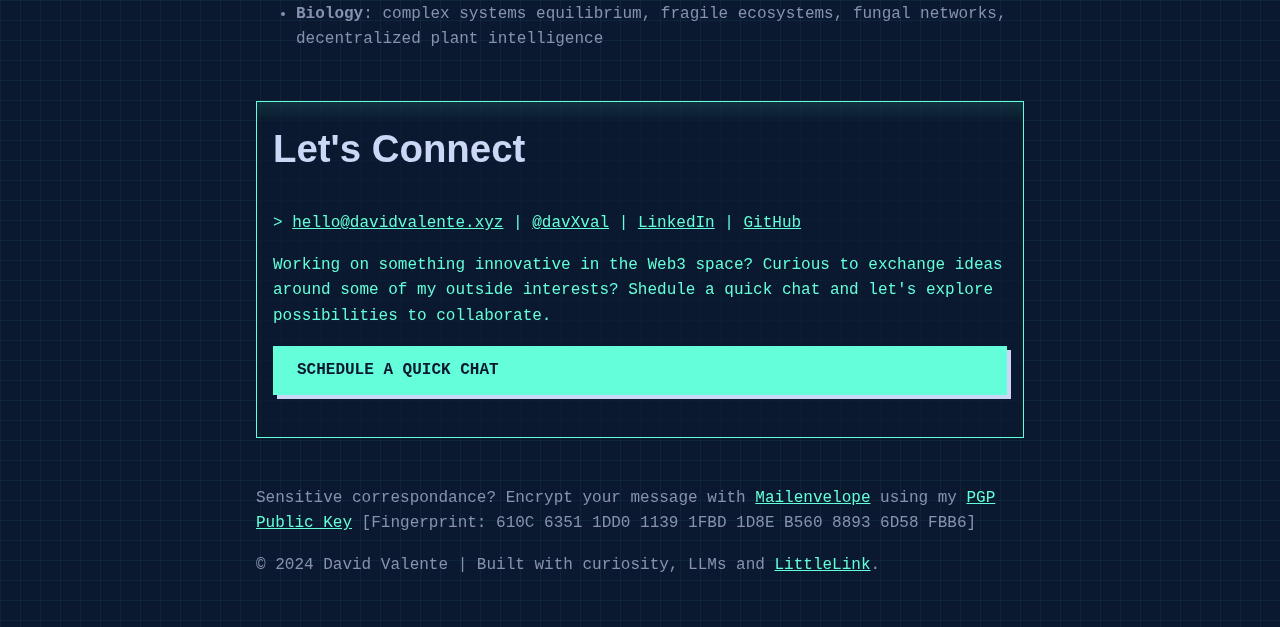
==== commit 3f483d01: "Add PGP Keys" ====
--- a/index.html
+++ b/index.html
@@ -6,8 +6,9 @@
   –––––––––––––––––––––––––––––––––––––––––––––––––– -->
   <meta charset="utf-8">
   <title>David Valente</title>
-  <meta name="description" content="David Valente is a Barcelona-based Writer, Forecaster & Web3 analyst.">
+  <meta name="description" content="David Valente is a Barcelona-based writer, forecaster & Web3 analyst. He's the author of Substack publication Do Clouds Feel Vertigo?">
   <meta name="author" content="David Valente">
+  <meta name="title" content="David Valente">
   <!-- <meta property="og:image" content="/images/profile.jpg" /> -->
   <meta property="og:type" content="profile">
   <meta property="profile:first_name" content="David">
@@ -52,9 +53,9 @@
     <!-- Custom Styles -->
     <link rel="stylesheet" href="css/custom.css">
 
-  <!-- Favicon: an emoji 🎯
-  –––––––––––––––––––––––––––––––––––––––––––––––––– -->
-  <link rel="icon" href="data:image/svg+xml,<svg xmlns=%22http://www.w3.org/2000/svg%22 viewBox=%220 0 100 100%22><text y=%22.9em%22 font-size=%2290%22>🎯</text></svg>">
+  <!-- Favicon from Emoji -->
+  <link rel="icon" href="data:image/svg+xml,<svg xmlns=%22http://www.w3.org/2000/svg%22 viewBox=%220 0 100 100%22>
+    <text y=%22.9em%22 font-size=%2290%22>👾</text></svg>">
 
   <!-- Mixpanel -->
   <script type="text/javascript">
@@ -65,6 +66,14 @@
 </head>
 
 <body>
+  <script>
+    mixpanel.init('626a4f7913dedb0a37552ca9beaf3391', { debug: true, track_pageview: true, persistence: 'localStorage' });
+    mixpanel.track_links(".button-substack","Clicked Substack");
+    mixpanel.track_links(".button-calendly","Clicked Calendly");
+    mixpanel.track_links("#link-linkedin","Clicked LinkedIn");
+    mixpanel.track_links("#link-github","Clicked GitHub");
+    mixpanel.track_links("#link-twitter","Clicked Twitter");
+  </script>
   <div class="warp-container">
       <div class="warp-grid"></div>
   </div>
@@ -109,10 +118,10 @@
           <section class="section terminal">
               <h2>Let's Connect</h2>
               <p> 
-                <span class="blink">></span> <a href="mailto:hello@davidvalente.xyz">hello@davidvalente.xyz</a> | 
-                <a href="https://twitter.com/davXval">@davXval</a> | 
-                <a href="https://www.linkedin.com/in/davidmvalente/">LinkedIn</a> |                 
-                <a href="https://www.github.com/davidmvalente/">GitHub</a>
+                <span class="blink">></span> <a id="link-email" href="mailto:hello@davidvalente.xyz">hello@davidvalente.xyz</a> |
+                <a id="link-twitter" href="https://twitter.com/davXval">@davXval</a> | 
+                <a id="link-linkedin" href="https://www.linkedin.com/in/davidmvalente/">LinkedIn</a> |                 
+                <a id="link-github" href="https://www.github.com/davidmvalente/">GitHub</a>
               </p>
               <p>
                   Working on something innovative in the Web3 space? Curious to exchange ideas around some of my outside interests?
@@ -123,7 +132,13 @@
                 style="margin: 0 auto; display: block;"
                 href="https://calendly.com/davidvalente/let-s-connect" 
                 target="_blank" rel="noopener" role="button"><img class="icon" src="images/icons/calendly.svg" alt="">Schedule a quick chat</a><br> 
-          </section>
+    
+              </section>
+              <p>
+                Sensitive correspondance? Encrypt your message with <a href="https://mailvelope.com/en">Mailenvelope</a> using my
+                <a href="https://keys.mailvelope.com/pks/lookup?op=get&search=securemail@davidvalente.xyz">PGP Public Key</a>                
+                [Fingerprint: 610C 6351 1DD0 1139 1FBD 1D8E B560 8893 6D58 FBB6]
+              </p>
       </main>
       <!-- Footer -->
       <footer>
--- a/css/custom.css
+++ b/css/custom.css
@@ -152,7 +152,7 @@
       linear-gradient(90deg, rgba(100, 255, 218, 0.05) 1px, transparent 1px);
   background-size: 20px 20px;
   transform: translate(-25%, -25%);
-  animation: warpEffect 8s infinite alternate-reverse;
+  animation: warpEffect 10s infinite linear;
 }
 
 @keyframes warpEffect {
@@ -160,10 +160,10 @@
       transform: translate(-25%, -25%) rotate(0deg) scale(1);
   }
   50% {
-      transform: translate(-25%, -25%) rotate(5deg) scale(1.1);
+      transform: translate(-25%, -25%) rotate(30deg) scale(1.618);
   }
   100% {
-      transform: translate(-25%, -25%) rotate(0deg) scale(1);
+    transform: translate(-25%, -25%) rotate(0deg) scale(1);
   }
 }
 
